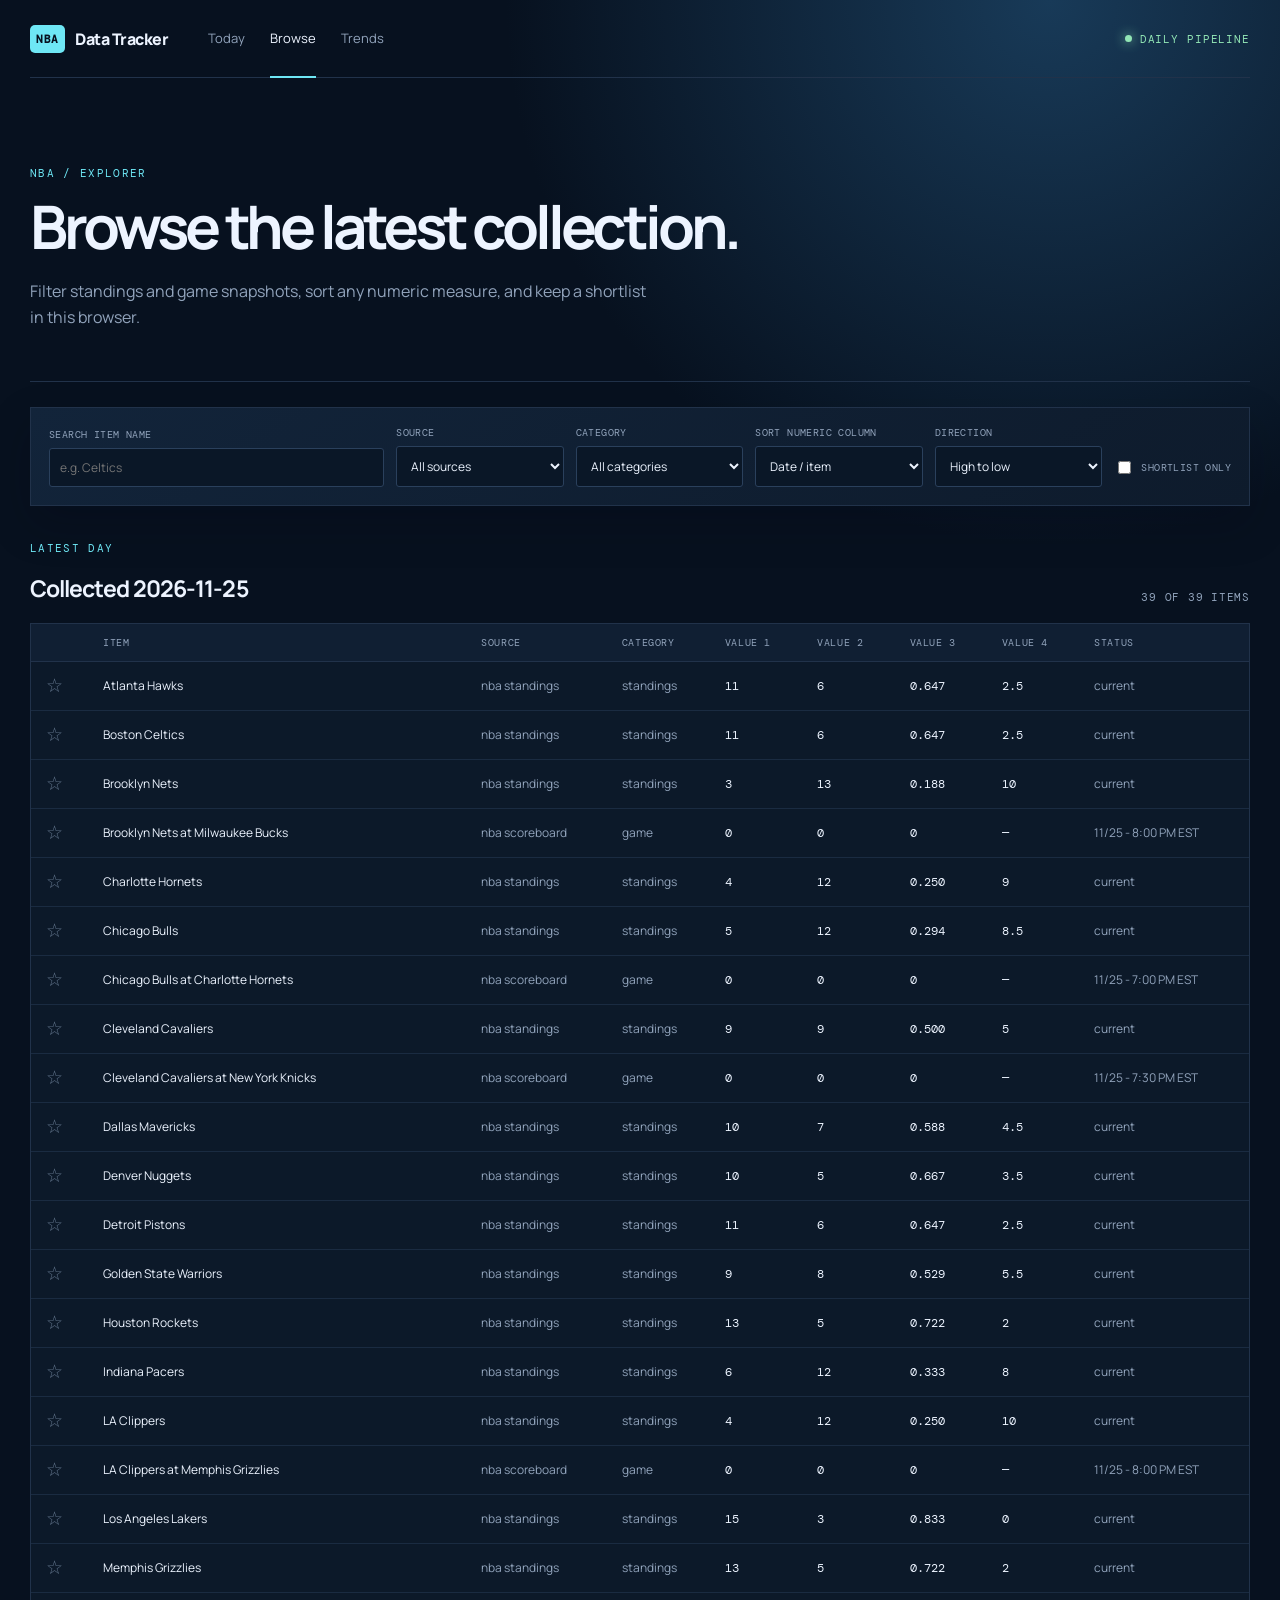
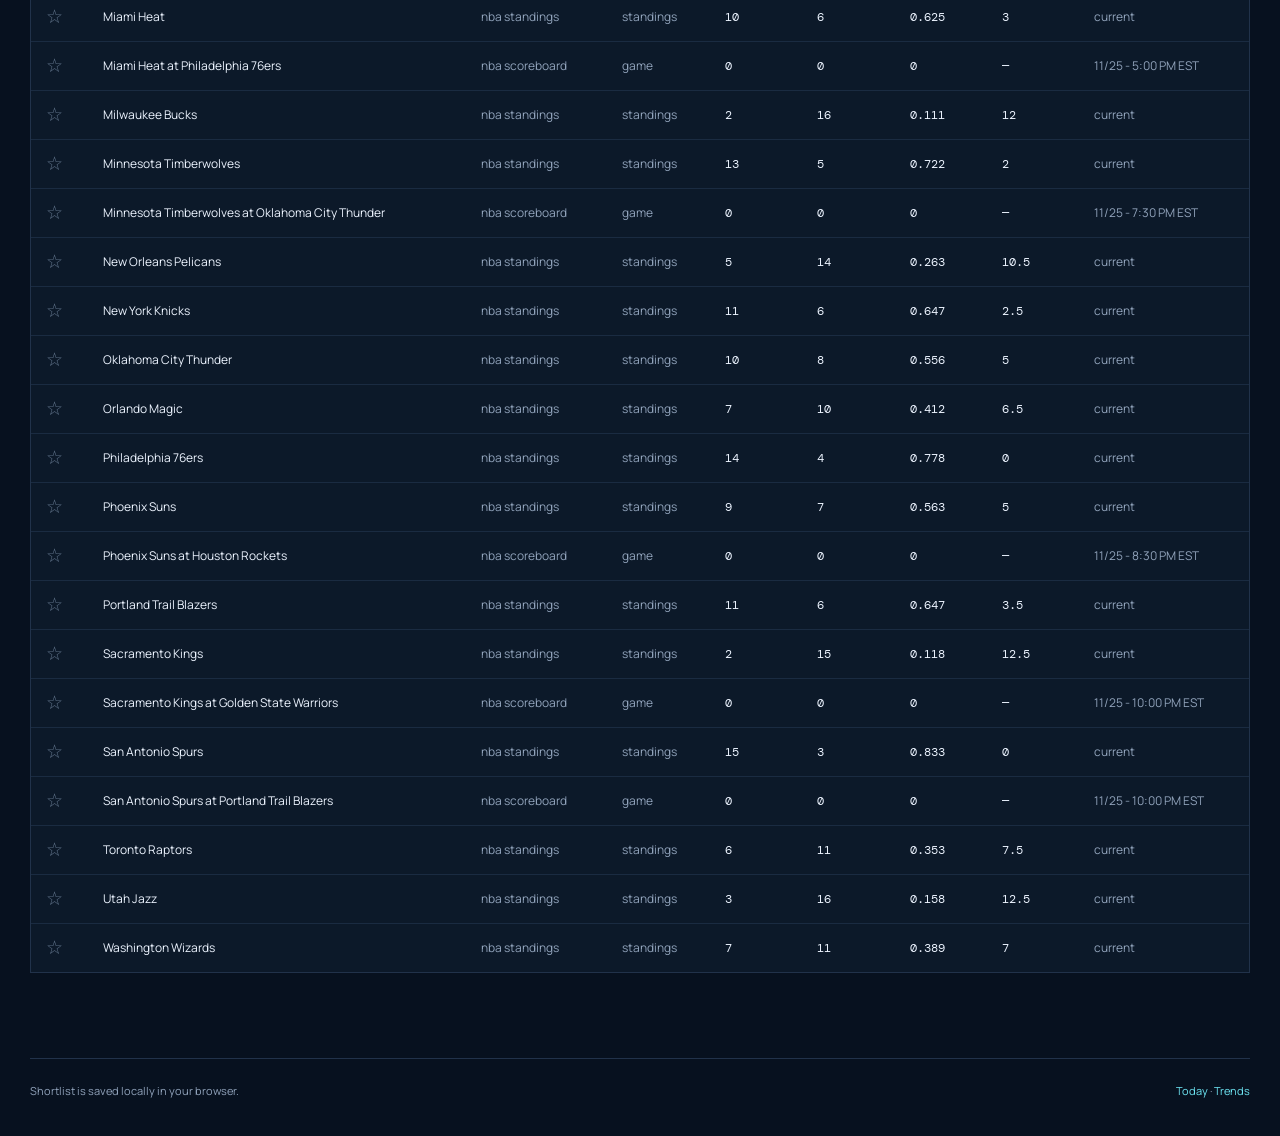
==== site/browse.html @ f05c2ad7 "site: add installable NBA dashboard" ====
<!doctype html>
<html lang="en">
<head>
  <meta charset="utf-8"><meta name="viewport" content="width=device-width, initial-scale=1">
  <meta name="theme-color" content="#07111f"><link rel="manifest" href="manifest.webmanifest"><link rel="icon" href="icon.svg" type="image/svg+xml"><link rel="stylesheet" href="styles.css">
  <title>NBA Data Tracker · Browse</title>
</head>
<body data-page="browse">
  <div class="shell"><nav class="nav" aria-label="Primary navigation"><a class="brand" href="index.html"><span class="brand-mark">NBA</span><span>Data Tracker</span></a><div class="nav-links"><a href="index.html">Today</a><a class="active" href="browse.html">Browse</a><a href="trends.html">Trends</a></div><span class="live-dot">Daily pipeline</span></nav>
    <main><section class="hero compact-hero"><p class="eyebrow">NBA / EXPLORER</p><h1>Browse the latest collection.</h1><p class="lede">Filter standings and game snapshots, sort any numeric measure, and keep a shortlist in this browser.</p></section>
      <div id="app-error" class="notice error" hidden></div>
      <section class="controls" aria-label="Browse controls"><label>Search item name<input id="search-input" type="search" placeholder="e.g. Celtics"></label><label>Source<select id="source-filter"><option value="">All sources</option></select></label><label>Category<select id="category-filter"><option value="">All categories</option></select></label><label>Sort numeric column<select id="sort-column"><option value="">Date / item</option><option value="value_1">Value 1</option><option value="value_2">Value 2</option><option value="value_3">Value 3</option><option value="value_4">Value 4</option></select></label><label>Direction<select id="sort-direction"><option value="desc">High to low</option><option value="asc">Low to high</option></select></label><label class="check-label"><input id="shortlist-only" type="checkbox"> Shortlist only</label></section>
      <section class="section-block browse-results"><div class="section-heading"><div><p class="eyebrow">LATEST DAY</p><h2 id="browse-title">Loading…</h2></div><span class="section-meta" id="browse-count"></span></div><div class="table-wrap"><table id="browse-table"><thead><tr><th aria-label="Shortlist"></th><th>Item</th><th>Source</th><th>Category</th><th>Value 1</th><th>Value 2</th><th>Value 3</th><th>Value 4</th><th>Status</th></tr></thead><tbody></tbody></table></div></section>
    </main><footer><span>Shortlist is saved locally in your browser.</span><span><a href="index.html">Today</a> · <a href="trends.html">Trends</a></span></footer>
  </div><script src="app.js"></script>
</body>
</html>
---- site/styles.css ----
@import url('https://fonts.googleapis.com/css2?family=DM+Mono:wght@400;500&family=Manrope:wght@400;500;600;700;800&display=swap');

:root{--ink:#edf4ff;--muted:#91a3bb;--line:#21324a;--panel:#101e31;--panel2:#14263d;--navy:#07111f;--cyan:#6ee7f5;--orange:#ffad66;--green:#92e6b5;--red:#ff8f91;--shadow:0 18px 44px #02071135}
*{box-sizing:border-box}html{background:var(--navy);color:var(--ink);font-family:Manrope,system-ui,sans-serif}body{margin:0;min-width:320px;background:radial-gradient(circle at 82% 0,#183a58 0,transparent 34rem),var(--navy)}a{color:inherit}.shell{max-width:1280px;margin:auto;padding:0 30px}.nav{height:78px;border-bottom:1px solid var(--line);display:flex;align-items:center;gap:40px}.brand{display:flex;align-items:center;gap:10px;font-weight:800;text-decoration:none;letter-spacing:-.03em}.brand-mark{font-family:'DM Mono',monospace;font-size:11px;letter-spacing:.06em;color:var(--navy);background:var(--cyan);padding:7px 6px;border-radius:5px}.nav-links{display:flex;gap:25px;font-size:13px;color:var(--muted)}.nav-links a{text-decoration:none;padding:29px 0;border-bottom:2px solid transparent}.nav-links a:hover,.nav-links a.active{color:var(--ink);border-bottom-color:var(--cyan)}.live-dot{margin-left:auto;color:var(--green);font:11px 'DM Mono',monospace;text-transform:uppercase;letter-spacing:.08em}.live-dot:before{content:'';display:inline-block;width:7px;height:7px;border-radius:50%;background:var(--green);margin:0 8px 1px 0;box-shadow:0 0 12px var(--green)}main{padding-bottom:50px}.hero{padding:88px 0 56px;border-bottom:1px solid var(--line)}.split-hero{display:flex;justify-content:space-between;gap:40px;align-items:end}.compact-hero{padding-bottom:50px}.eyebrow{font:11px 'DM Mono',monospace;letter-spacing:.12em;color:var(--cyan);margin:0 0 17px;text-transform:uppercase}.hero h1{font-size:clamp(38px,6vw,75px);line-height:.98;letter-spacing:-.07em;margin:0 0 22px;max-width:800px}.compact-hero h1{font-size:clamp(38px,5vw,60px)}.lede{color:var(--muted);font-size:16px;line-height:1.65;max-width:630px;margin:0}.hero-note{min-width:220px;border-left:1px solid var(--line);padding:0 0 3px 24px;display:grid;gap:7px}.note-label,.section-meta{font:11px 'DM Mono',monospace;text-transform:uppercase;letter-spacing:.07em;color:var(--muted)}.hero-note strong{font-size:17px}.hero-note span:last-child{color:var(--cyan);font:11px 'DM Mono',monospace}.stat-grid{display:grid;grid-template-columns:repeat(4,1fr);gap:12px;padding:28px 0}.stat-card,.source-card,.finding-card,.chart-panel,.controls{background:linear-gradient(145deg,#12243a,#0e1b2c);border:1px solid var(--line);box-shadow:var(--shadow)}.stat-card{padding:20px;min-height:118px}.stat-card .label{color:var(--muted);font:10px 'DM Mono',monospace;text-transform:uppercase;letter-spacing:.08em}.stat-card .number{font-size:31px;letter-spacing:-.06em;margin-top:19px}.stat-card .detail{color:var(--muted);font-size:11px;margin-top:3px}.section-block{padding:35px 0}.section-heading{display:flex;align-items:end;justify-content:space-between;gap:20px;margin-bottom:19px}.section-heading h2{margin:0;font-size:23px;letter-spacing:-.04em}.text-link{color:var(--cyan);font-size:12px;text-decoration:none}.source-grid{display:grid;grid-template-columns:repeat(2,1fr);gap:14px}.source-card{padding:20px;display:flex;justify-content:space-between;align-items:start}.source-card h3{font-size:16px;margin:0 0 8px}.source-card p{font-size:12px;color:var(--muted);margin:0}.source-state{font:11px 'DM Mono',monospace;text-transform:uppercase}.ok{color:var(--green)}.bad{color:var(--red)}.table-wrap{overflow-x:auto;border:1px solid var(--line);background:#0c1929}.table-wrap table{width:100%;border-collapse:collapse;min-width:760px}.table-wrap th{text-align:left;color:var(--muted);font:10px 'DM Mono',monospace;letter-spacing:.06em;text-transform:uppercase;background:#101f33;padding:12px 15px;border-bottom:1px solid var(--line);white-space:nowrap}.table-wrap td{padding:14px 15px;border-bottom:1px solid #1a2b41;font-size:12px;white-space:nowrap}.table-wrap tr:last-child td{border-bottom:0}.table-wrap td:first-child{font-weight:700;color:var(--ink)}.mono{font-family:'DM Mono',monospace;font-size:11px}.muted{color:var(--muted)}.movement{font:11px 'DM Mono',monospace}.movement.up{color:var(--green)}.movement.down{color:var(--orange)}.movement.new{color:var(--cyan)}.movement.gone{color:var(--red)}.move-list{display:grid;grid-template-columns:repeat(2,1fr);gap:10px}.move-row{border:1px solid var(--line);background:#0e1c2d;padding:16px 18px;display:grid;grid-template-columns:1fr auto;gap:7px 20px}.move-row strong{font-size:13px}.move-row .move-detail{color:var(--muted);font:11px 'DM Mono',monospace}.move-row .move-kind{grid-row:1/3;grid-column:2;align-self:center;text-align:right;font:10px 'DM Mono',monospace;color:var(--cyan);text-transform:uppercase}.controls{padding:18px;display:grid;grid-template-columns:2fr repeat(4,1fr) auto;gap:12px;align-items:end;margin:25px 0 35px}.controls label,.trend-controls label{display:grid;gap:7px;color:var(--muted);font:10px 'DM Mono',monospace;text-transform:uppercase;letter-spacing:.04em}.controls input,.controls select,.trend-controls select{width:100%;color:var(--ink);background:#0a1727;border:1px solid #2a405c;border-radius:3px;padding:10px;font:12px Manrope,sans-serif;outline:none}.controls input:focus,.controls select:focus,.trend-controls select:focus{border-color:var(--cyan)}.check-label{display:flex!important;align-items:center;gap:7px;white-space:nowrap;padding-bottom:10px}.check-label input{accent-color:var(--cyan)}.browse-results{padding-top:0}.star{font-size:19px;color:#60738a;background:none;border:0;cursor:pointer;padding:0;line-height:1}.star.saved{color:var(--orange)}.trend-controls{display:grid;grid-template-columns:1fr 2fr;gap:14px;margin-bottom:18px}.trend-controls select[multiple]{height:92px}.chart-panel{padding:16px;min-height:260px;overflow:hidden}.chart-panel svg{width:100%;height:250px;display:block}.chart-empty{display:grid;place-items:center;min-height:220px;color:var(--muted);font-size:13px}.finding-grid{display:grid;grid-template-columns:repeat(2,1fr);gap:15px;padding-top:25px}.finding-card{padding:22px}.finding-card h3{font-size:18px;line-height:1.25;margin:0 0 11px;letter-spacing:-.03em}.finding-card p{font-size:12px;line-height:1.65;color:var(--muted);margin:0 0 18px}.finding-card svg{width:100%;height:150px;display:block;background:#0b1828}.notice{padding:14px;margin-top:24px;border:1px solid var(--line);font-size:13px}.notice.error{color:var(--red);border-color:#6e3543;background:#281a2b}code{font:12px 'DM Mono',monospace;color:var(--cyan)}footer{border-top:1px solid var(--line);padding:24px 0 38px;display:flex;justify-content:space-between;color:var(--muted);font-size:11px}footer a{color:var(--cyan);text-decoration:none}@media(max-width:850px){.shell{padding:0 18px}.nav{gap:18px}.live-dot{display:none}.nav-links{margin-left:auto;gap:15px}.nav-links a{padding:29px 0}.split-hero{display:block}.hero-note{margin-top:35px}.stat-grid{grid-template-columns:repeat(2,1fr)}.source-grid,.move-list,.finding-grid{grid-template-columns:1fr}.controls{grid-template-columns:1fr 1fr}.controls label:first-child{grid-column:1/-1}.trend-controls{grid-template-columns:1fr}.hero{padding-top:55px}}@media(max-width:480px){.nav{height:66px}.brand span:last-child{display:none}.nav-links a{padding:23px 0}.stat-grid{gap:8px}.stat-card{padding:14px}.stat-card .number{font-size:24px}.controls{grid-template-columns:1fr}.controls label:first-child{grid-column:auto}footer{display:block;line-height:2}}
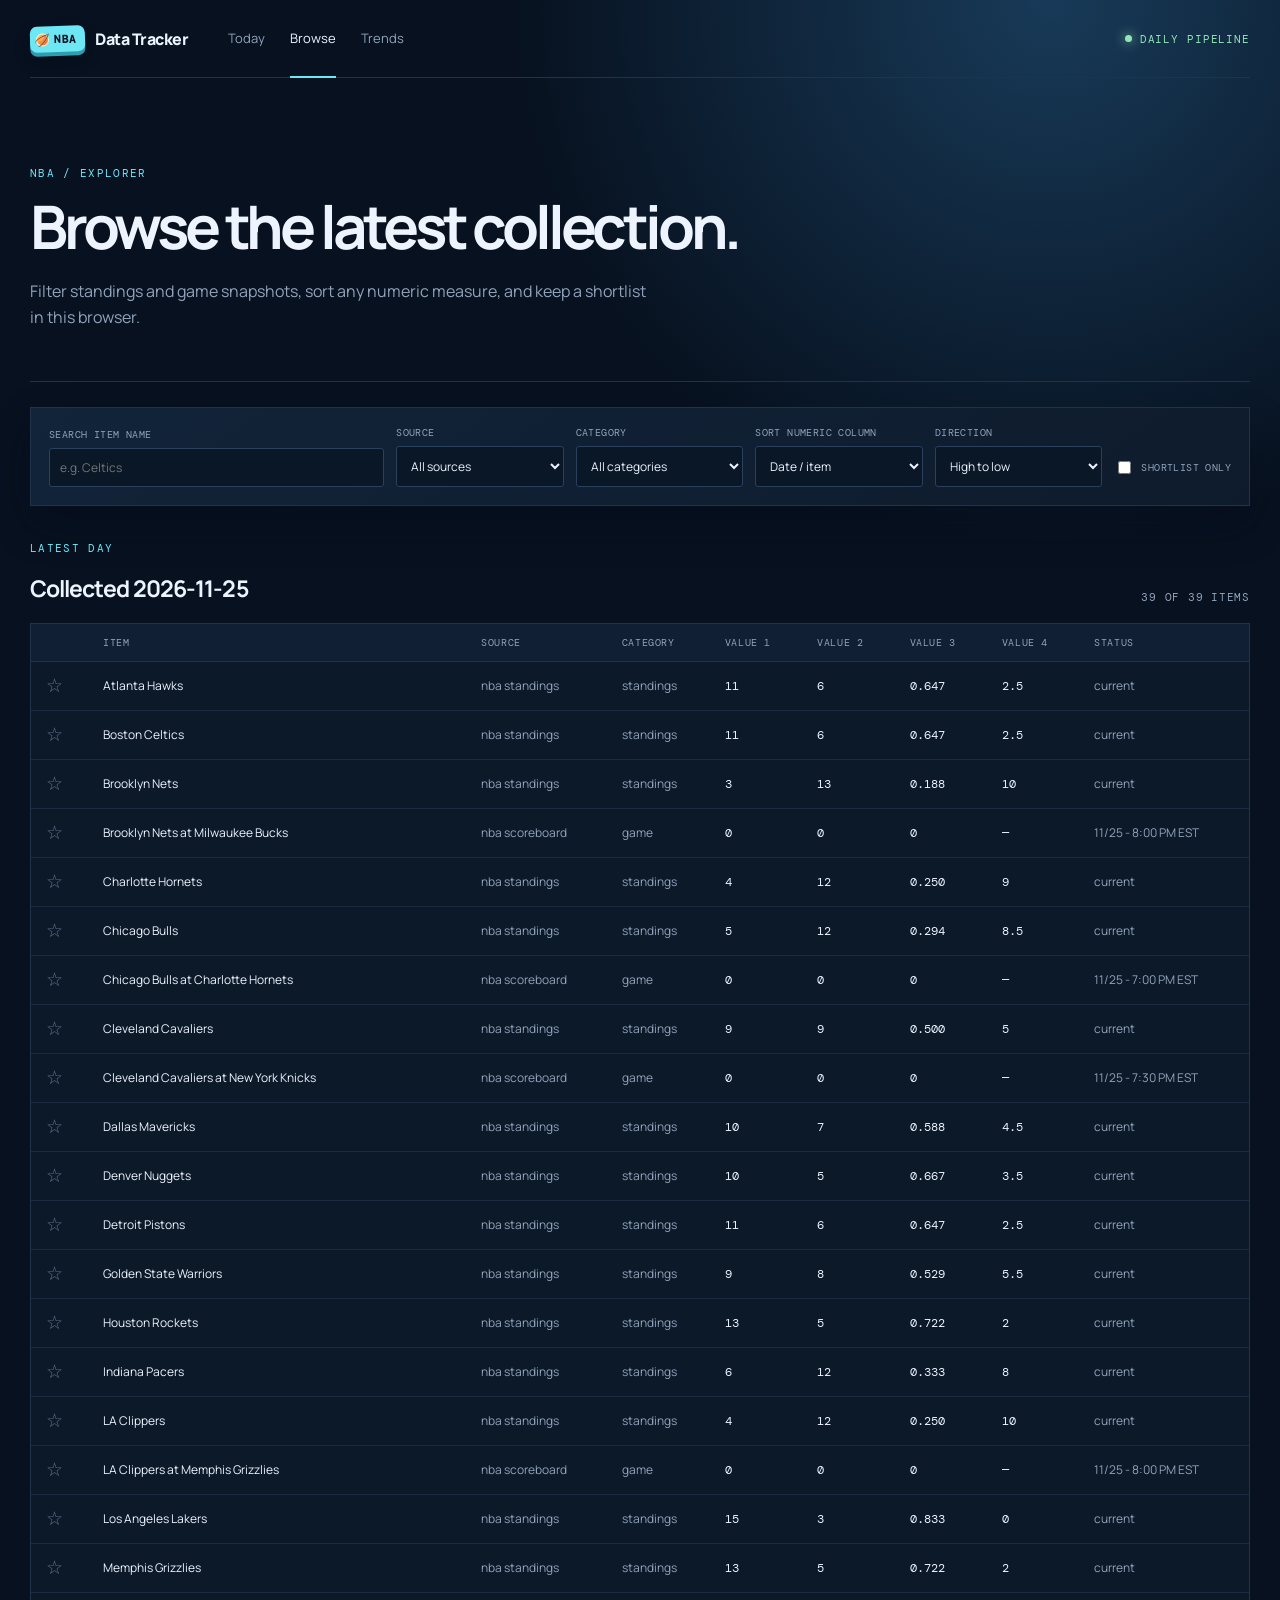
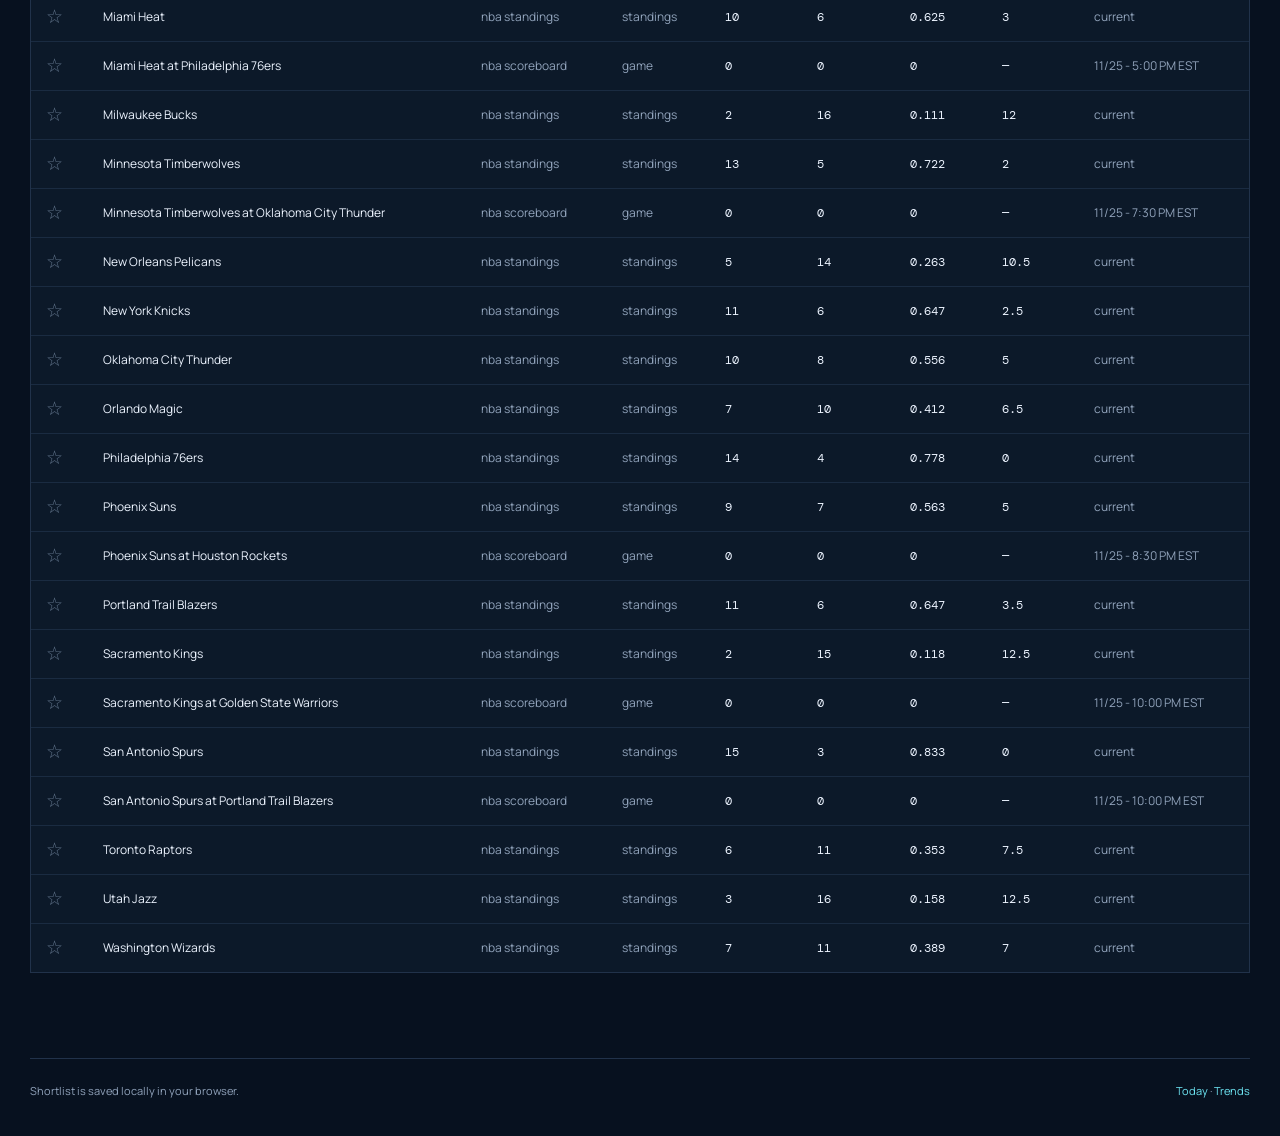
==== commit ba08ba5d: "site: add Central Time and court-side motion" ====
--- a/site/browse.html
+++ b/site/browse.html
@@ -2,11 +2,11 @@
 <html lang="en">
 <head>
   <meta charset="utf-8"><meta name="viewport" content="width=device-width, initial-scale=1">
-  <meta name="theme-color" content="#07111f"><link rel="manifest" href="manifest.webmanifest"><link rel="icon" href="icon.svg" type="image/svg+xml"><link rel="stylesheet" href="styles.css">
+  <meta name="theme-color" content="#07111f"><link rel="manifest" href="manifest.webmanifest"><link rel="icon" href="icon.svg" type="image/svg+xml"><link rel="stylesheet" href="styles.css"><link rel="stylesheet" href="creative.css">
   <title>NBA Data Tracker · Browse</title>
 </head>
 <body data-page="browse">
-  <div class="shell"><nav class="nav" aria-label="Primary navigation"><a class="brand" href="index.html"><span class="brand-mark">NBA</span><span>Data Tracker</span></a><div class="nav-links"><a href="index.html">Today</a><a class="active" href="browse.html">Browse</a><a href="trends.html">Trends</a></div><span class="live-dot">Daily pipeline</span></nav>
+  <div class="shell"><nav class="nav" aria-label="Primary navigation"><a class="brand" href="index.html"><span class="brand-mark"><span class="mini-ball" aria-hidden="true"></span><span>NBA</span></span><span>Data Tracker</span></a><div class="nav-links"><a href="index.html">Today</a><a class="active" href="browse.html">Browse</a><a href="trends.html">Trends</a></div><span class="live-dot">Daily pipeline</span></nav>
     <main><section class="hero compact-hero"><p class="eyebrow">NBA / EXPLORER</p><h1>Browse the latest collection.</h1><p class="lede">Filter standings and game snapshots, sort any numeric measure, and keep a shortlist in this browser.</p></section>
       <div id="app-error" class="notice error" hidden></div>
       <section class="controls" aria-label="Browse controls"><label>Search item name<input id="search-input" type="search" placeholder="e.g. Celtics"></label><label>Source<select id="source-filter"><option value="">All sources</option></select></label><label>Category<select id="category-filter"><option value="">All categories</option></select></label><label>Sort numeric column<select id="sort-column"><option value="">Date / item</option><option value="value_1">Value 1</option><option value="value_2">Value 2</option><option value="value_3">Value 3</option><option value="value_4">Value 4</option></select></label><label>Direction<select id="sort-direction"><option value="desc">High to low</option><option value="asc">Low to high</option></select></label><label class="check-label"><input id="shortlist-only" type="checkbox"> Shortlist only</label></section>
--- a/site/creative.css
+++ b/site/creative.css
@@ -0,0 +1,15 @@
+/* Playful court-side details: all CSS, so the animation survives offline. */
+.brand-mark{display:inline-flex;align-items:center;gap:5px;padding:6px 8px 6px 6px;border-radius:7px;box-shadow:0 4px 0 #2d9db0,0 8px 16px #02071145;transform:rotate(-2deg)}
+.mini-ball,.sign-ball{display:inline-block;position:relative;border-radius:50%;background:linear-gradient(135deg,#ffd77d 0 17%,#ffab52 18% 58%,#f2763d 100%);border:1.5px solid #fff0bc;box-shadow:inset -4px -4px 0 #c8533a55}
+.mini-ball{width:13px;height:13px}.mini-ball:before,.mini-ball:after,.sign-ball:before,.sign-ball:after{content:"";position:absolute;border-color:#8c3d35;border-style:solid}
+.mini-ball:before,.sign-ball:before{width:55%;height:160%;left:22%;top:-30%;border-width:0 1px 0 0;border-radius:50%;transform:rotate(38deg)}
+.mini-ball:after,.sign-ball:after{width:150%;height:50%;left:-25%;top:24%;border-width:1px 0 0;border-radius:50%;transform:rotate(-28deg)}
+.hero-art{position:relative;min-width:420px;min-height:245px;display:flex;align-items:flex-start;justify-content:flex-end;gap:18px;padding:4px 0 0 30px}
+.hero-art:before{content:"";position:absolute;width:245px;height:245px;right:10px;top:-22px;border:1px solid #6ee7f522;border-radius:50%;box-shadow:0 0 70px #6ee7f512}
+.signboard{position:relative;z-index:2;width:150px;height:178px;padding:15px 13px 11px;display:flex;flex-direction:column;align-items:center;justify-content:space-between;background:linear-gradient(160deg,#f05b63,#bc294f 47%,#242d78 48%,#121c5a);border:4px solid #edf4ff;border-radius:17px 17px 30px 30px;box-shadow:0 10px 0 #d4e8ff,0 20px 30px #02071170;transform:rotate(3deg);clip-path:polygon(9% 0,91% 0,100% 91%,50% 100%,0 91%)}
+.signboard:after{content:"";position:absolute;inset:8px;border:1px solid #ffffff66;border-radius:10px 10px 22px 22px;pointer-events:none}.sign-top,.sign-bottom{font:9px 'DM Mono',monospace;letter-spacing:.12em;color:#fff;text-align:center}.sign-lockup{display:grid;justify-items:center;gap:5px;color:#fff;text-shadow:2px 2px 0 #152061}.sign-lockup strong{font:800 38px Manrope,sans-serif;letter-spacing:-.12em}.sign-ball{width:27px;height:27px;border-width:2px}.sign-ball:before{border-width:0 2px 0 0}.sign-ball:after{border-width:2px 0 0}
+.dribble-zone{position:relative;width:180px;height:215px;align-self:flex-end;margin-bottom:5px}.court-line{position:absolute;bottom:10px;left:0;width:180px;height:25px;border-bottom:3px solid #6ee7f5;border-radius:50%;opacity:.8}.court-line:after{content:"";position:absolute;left:38px;bottom:-3px;width:105px;height:16px;border:1px solid #6ee7f566;border-bottom:0;border-radius:100px 100px 0 0}.dribble-ball{position:absolute;z-index:2;left:60px;top:22px;width:58px;height:58px;border:3px solid #ffdda0;background:radial-gradient(circle at 28% 23%,#fff1bb 0 7%,transparent 8%),linear-gradient(135deg,#ffc76b,#ed713d);border-radius:50%;box-shadow:inset -8px -9px 0 #b94f3c45,0 10px 22px #02071170;animation:dribble 1.25s cubic-bezier(.47,0,.35,1) infinite}.dribble-ball:before{content:"";position:absolute;width:65%;height:150%;left:18%;top:-27%;border-right:3px solid #9e473c;border-radius:50%;transform:rotate(40deg)}.dribble-ball:after{content:"";position:absolute;width:150%;height:55%;left:-27%;top:20%;border-top:3px solid #9e473c;border-radius:50%;transform:rotate(-29deg)}.dribble-shadow{position:absolute;z-index:1;left:45px;bottom:18px;width:88px;height:17px;border-radius:50%;background:#02071188;filter:blur(4px);animation:shadow-pulse 1.25s cubic-bezier(.47,0,.35,1) infinite}.hero-note{position:absolute;z-index:3;left:0;bottom:2px;min-width:245px;border-left:2px solid var(--orange);padding-left:15px;background:#07111fcc}
+@keyframes dribble{0%,100%{transform:translateY(0) rotate(0deg)}45%{transform:translateY(119px) rotate(120deg)}57%{transform:translateY(125px) rotate(155deg)}75%{transform:translateY(38px) rotate(260deg)}}@keyframes shadow-pulse{0%,100%{transform:scaleX(.75);opacity:.45}45%,57%{transform:scaleX(1.12);opacity:.85}75%{transform:scaleX(.82);opacity:.55}}
+@media(prefers-reduced-motion:reduce){.dribble-ball,.dribble-shadow{animation:none}.dribble-ball{transform:translateY(70px) rotate(35deg)}.dribble-shadow{transform:scaleX(1)}}
+@media(max-width:850px){.hero-art{min-width:0;width:100%;margin-top:38px;min-height:235px;justify-content:center;padding-left:0}.hero-art:before{right:12%;top:-10px}.hero-note{left:8px}.signboard{transform:scale(.9) rotate(3deg);transform-origin:bottom center}.dribble-zone{transform:scale(.9);transform-origin:bottom center}}
+@media(max-width:480px){.hero-art{gap:0;justify-content:space-between}.signboard{width:128px;height:158px}.dribble-zone{width:145px;transform:scale(.75);margin-right:-14px}.hero-note{min-width:210px}.brand-mark{padding-right:6px}}
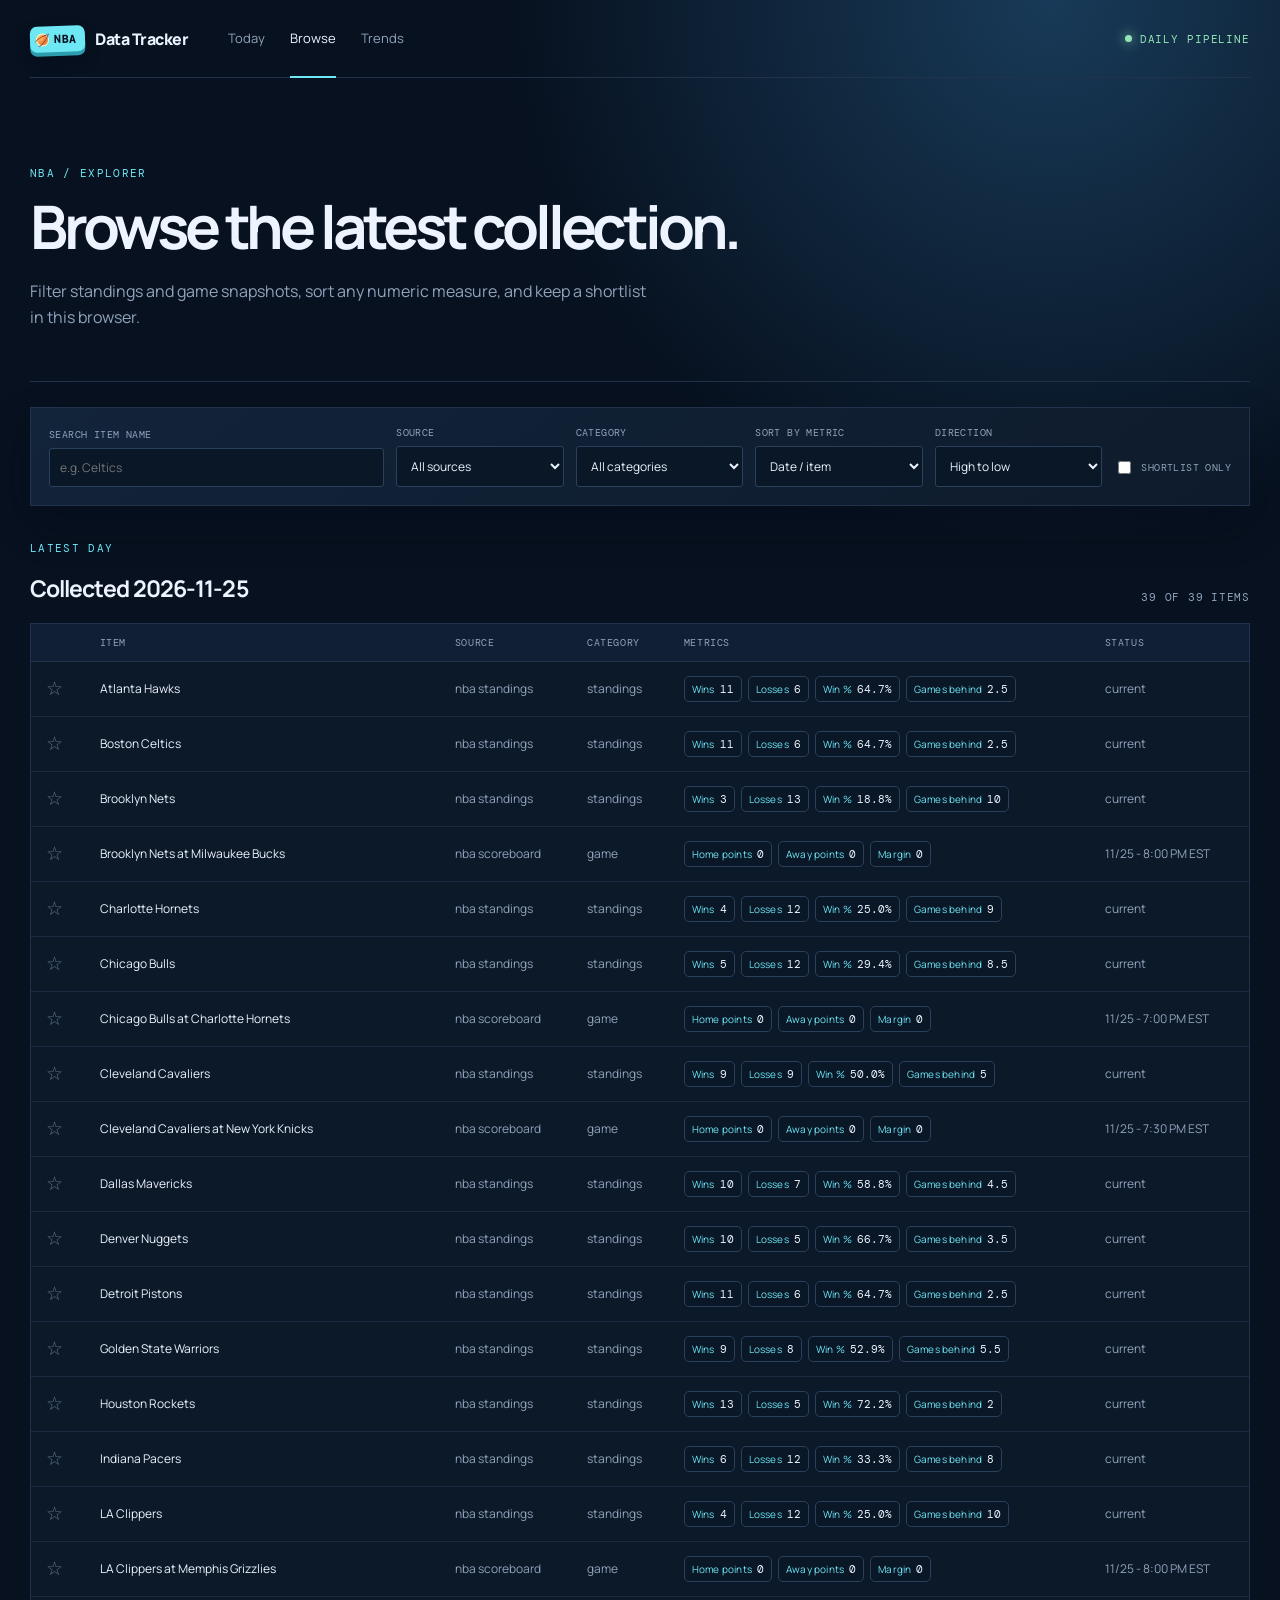
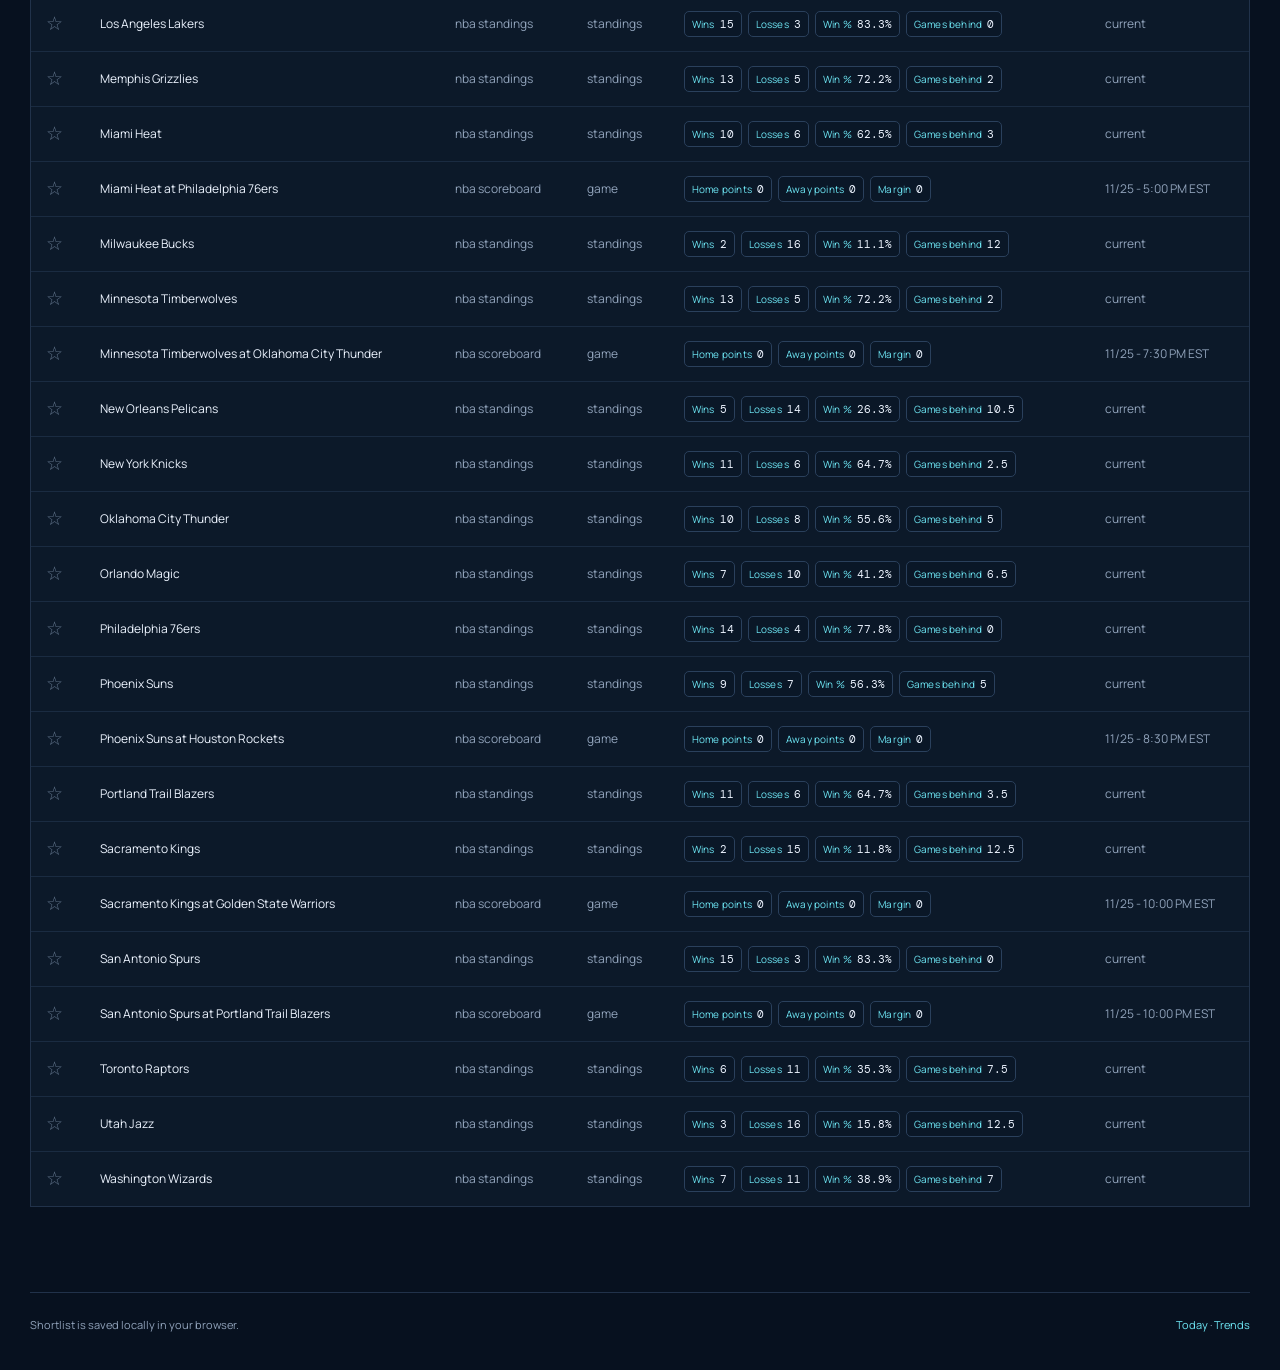
==== commit 359d8a92: "site: label NBA metrics clearly" ====
--- a/site/browse.html
+++ b/site/browse.html
@@ -9,8 +9,8 @@
   <div class="shell"><nav class="nav" aria-label="Primary navigation"><a class="brand" href="index.html"><span class="brand-mark"><span class="mini-ball" aria-hidden="true"></span><span>NBA</span></span><span>Data Tracker</span></a><div class="nav-links"><a href="index.html">Today</a><a class="active" href="browse.html">Browse</a><a href="trends.html">Trends</a></div><span class="live-dot">Daily pipeline</span></nav>
     <main><section class="hero compact-hero"><p class="eyebrow">NBA / EXPLORER</p><h1>Browse the latest collection.</h1><p class="lede">Filter standings and game snapshots, sort any numeric measure, and keep a shortlist in this browser.</p></section>
       <div id="app-error" class="notice error" hidden></div>
-      <section class="controls" aria-label="Browse controls"><label>Search item name<input id="search-input" type="search" placeholder="e.g. Celtics"></label><label>Source<select id="source-filter"><option value="">All sources</option></select></label><label>Category<select id="category-filter"><option value="">All categories</option></select></label><label>Sort numeric column<select id="sort-column"><option value="">Date / item</option><option value="value_1">Value 1</option><option value="value_2">Value 2</option><option value="value_3">Value 3</option><option value="value_4">Value 4</option></select></label><label>Direction<select id="sort-direction"><option value="desc">High to low</option><option value="asc">Low to high</option></select></label><label class="check-label"><input id="shortlist-only" type="checkbox"> Shortlist only</label></section>
-      <section class="section-block browse-results"><div class="section-heading"><div><p class="eyebrow">LATEST DAY</p><h2 id="browse-title">Loading…</h2></div><span class="section-meta" id="browse-count"></span></div><div class="table-wrap"><table id="browse-table"><thead><tr><th aria-label="Shortlist"></th><th>Item</th><th>Source</th><th>Category</th><th>Value 1</th><th>Value 2</th><th>Value 3</th><th>Value 4</th><th>Status</th></tr></thead><tbody></tbody></table></div></section>
+      <section class="controls" aria-label="Browse controls"><label>Search item name<input id="search-input" type="search" placeholder="e.g. Celtics"></label><label>Source<select id="source-filter"><option value="">All sources</option></select></label><label>Category<select id="category-filter"><option value="">All categories</option></select></label><label>Sort by metric<select id="sort-column"><option value="">Date / item</option><option value="value_1">Wins / home points</option><option value="value_2">Losses / away points</option><option value="value_3">Win % / margin</option><option value="value_4">Games behind</option></select></label><label>Direction<select id="sort-direction"><option value="desc">High to low</option><option value="asc">Low to high</option></select></label><label class="check-label"><input id="shortlist-only" type="checkbox"> Shortlist only</label></section>
+      <section class="section-block browse-results"><div class="section-heading"><div><p class="eyebrow">LATEST DAY</p><h2 id="browse-title">Loading…</h2></div><span class="section-meta" id="browse-count"></span></div><div class="table-wrap"><table id="browse-table"><thead><tr><th aria-label="Shortlist"></th><th>Item</th><th>Source</th><th>Category</th><th>Metrics</th><th>Status</th></tr></thead><tbody></tbody></table></div></section>
     </main><footer><span>Shortlist is saved locally in your browser.</span><span><a href="index.html">Today</a> · <a href="trends.html">Trends</a></span></footer>
   </div><script src="app.js"></script>
 </body>
--- a/site/creative.css
+++ b/site/creative.css
@@ -1,5 +1,6 @@
 /* Playful court-side details: all CSS, so the animation survives offline. */
 .brand-mark{display:inline-flex;align-items:center;gap:5px;padding:6px 8px 6px 6px;border-radius:7px;box-shadow:0 4px 0 #2d9db0,0 8px 16px #02071145;transform:rotate(-2deg)}
+.metrics-cell{display:flex;flex-wrap:wrap;gap:6px;min-width:290px}.metric-chip{display:inline-flex;align-items:center;gap:5px;padding:5px 7px;border:1px solid #2a405c;border-radius:5px;background:#0a1727;color:var(--ink);font:11px 'DM Mono',monospace}.metric-chip b{color:var(--cyan);font:10px Manrope,sans-serif;letter-spacing:.02em}
 .mini-ball,.sign-ball{display:inline-block;position:relative;border-radius:50%;background:linear-gradient(135deg,#ffd77d 0 17%,#ffab52 18% 58%,#f2763d 100%);border:1.5px solid #fff0bc;box-shadow:inset -4px -4px 0 #c8533a55}
 .mini-ball{width:13px;height:13px}.mini-ball:before,.mini-ball:after,.sign-ball:before,.sign-ball:after{content:"";position:absolute;border-color:#8c3d35;border-style:solid}
 .mini-ball:before,.sign-ball:before{width:55%;height:160%;left:22%;top:-30%;border-width:0 1px 0 0;border-radius:50%;transform:rotate(38deg)}
@@ -8,7 +9,7 @@
 .hero-art:before{content:"";position:absolute;width:245px;height:245px;right:10px;top:-22px;border:1px solid #6ee7f522;border-radius:50%;box-shadow:0 0 70px #6ee7f512}
 .signboard{position:relative;z-index:2;width:150px;height:178px;padding:15px 13px 11px;display:flex;flex-direction:column;align-items:center;justify-content:space-between;background:linear-gradient(160deg,#f05b63,#bc294f 47%,#242d78 48%,#121c5a);border:4px solid #edf4ff;border-radius:17px 17px 30px 30px;box-shadow:0 10px 0 #d4e8ff,0 20px 30px #02071170;transform:rotate(3deg);clip-path:polygon(9% 0,91% 0,100% 91%,50% 100%,0 91%)}
 .signboard:after{content:"";position:absolute;inset:8px;border:1px solid #ffffff66;border-radius:10px 10px 22px 22px;pointer-events:none}.sign-top,.sign-bottom{font:9px 'DM Mono',monospace;letter-spacing:.12em;color:#fff;text-align:center}.sign-lockup{display:grid;justify-items:center;gap:5px;color:#fff;text-shadow:2px 2px 0 #152061}.sign-lockup strong{font:800 38px Manrope,sans-serif;letter-spacing:-.12em}.sign-ball{width:27px;height:27px;border-width:2px}.sign-ball:before{border-width:0 2px 0 0}.sign-ball:after{border-width:2px 0 0}
-.dribble-zone{position:relative;width:180px;height:215px;align-self:flex-end;margin-bottom:5px}.court-line{position:absolute;bottom:10px;left:0;width:180px;height:25px;border-bottom:3px solid #6ee7f5;border-radius:50%;opacity:.8}.court-line:after{content:"";position:absolute;left:38px;bottom:-3px;width:105px;height:16px;border:1px solid #6ee7f566;border-bottom:0;border-radius:100px 100px 0 0}.dribble-ball{position:absolute;z-index:2;left:60px;top:22px;width:58px;height:58px;border:3px solid #ffdda0;background:radial-gradient(circle at 28% 23%,#fff1bb 0 7%,transparent 8%),linear-gradient(135deg,#ffc76b,#ed713d);border-radius:50%;box-shadow:inset -8px -9px 0 #b94f3c45,0 10px 22px #02071170;animation:dribble 1.25s cubic-bezier(.47,0,.35,1) infinite}.dribble-ball:before{content:"";position:absolute;width:65%;height:150%;left:18%;top:-27%;border-right:3px solid #9e473c;border-radius:50%;transform:rotate(40deg)}.dribble-ball:after{content:"";position:absolute;width:150%;height:55%;left:-27%;top:20%;border-top:3px solid #9e473c;border-radius:50%;transform:rotate(-29deg)}.dribble-shadow{position:absolute;z-index:1;left:45px;bottom:18px;width:88px;height:17px;border-radius:50%;background:#02071188;filter:blur(4px);animation:shadow-pulse 1.25s cubic-bezier(.47,0,.35,1) infinite}.hero-note{position:absolute;z-index:3;left:0;bottom:2px;min-width:245px;border-left:2px solid var(--orange);padding-left:15px;background:#07111fcc}
+.dribble-zone{position:relative;width:180px;height:215px;align-self:flex-end;margin-bottom:5px}.court-line{position:absolute;bottom:10px;left:0;width:180px;height:25px;border-bottom:3px solid #6ee7f5;border-radius:50%;opacity:.8}.court-line:after{content:"";position:absolute;left:38px;bottom:-3px;width:105px;height:16px;border:1px solid #6ee7f566;border-bottom:0;border-radius:100px 100px 0 0}.dribble-ball{position:absolute;z-index:2;left:60px;top:22px;width:58px;height:58px;border:3px solid #ffdda0;background:radial-gradient(circle at 28% 23%,#fff1bb 0 7%,transparent 8%),linear-gradient(135deg,#ffc76b,#ed713d);border-radius:50%;box-shadow:inset -8px -9px 0 #b94f3c45,0 10px 22px #02071170;animation:dribble 1.25s cubic-bezier(.47,0,.35,1) infinite}.dribble-ball:before{content:"";position:absolute;width:65%;height:150%;left:18%;top:-27%;border-right:3px solid #9e473c;border-radius:50%;transform:rotate(40deg)}.dribble-ball:after{content:"";position:absolute;width:150%;height:55%;left:-27%;top:20%;border-top:3px solid #9e473c;border-radius:50%;transform:rotate(-29deg)}.dribble-shadow{position:absolute;z-index:1;left:45px;bottom:18px;width:88px;height:17px;border-radius:50%;background:#02071188;filter:blur(4px);animation:shadow-pulse 1.25s cubic-bezier(.47,0,.35,1) infinite}.hero-note{position:absolute;z-index:3;left:0;bottom:2px;min-width:245px;border-left:2px solid var(--orange);padding-left:15px;background:#07111fcc}.zone-note{display:block;margin-top:4px;color:#91a3bb;font:10px 'DM Mono',monospace;line-height:1.45}
 @keyframes dribble{0%,100%{transform:translateY(0) rotate(0deg)}45%{transform:translateY(119px) rotate(120deg)}57%{transform:translateY(125px) rotate(155deg)}75%{transform:translateY(38px) rotate(260deg)}}@keyframes shadow-pulse{0%,100%{transform:scaleX(.75);opacity:.45}45%,57%{transform:scaleX(1.12);opacity:.85}75%{transform:scaleX(.82);opacity:.55}}
 @media(prefers-reduced-motion:reduce){.dribble-ball,.dribble-shadow{animation:none}.dribble-ball{transform:translateY(70px) rotate(35deg)}.dribble-shadow{transform:scaleX(1)}}
 @media(max-width:850px){.hero-art{min-width:0;width:100%;margin-top:38px;min-height:235px;justify-content:center;padding-left:0}.hero-art:before{right:12%;top:-10px}.hero-note{left:8px}.signboard{transform:scale(.9) rotate(3deg);transform-origin:bottom center}.dribble-zone{transform:scale(.9);transform-origin:bottom center}}
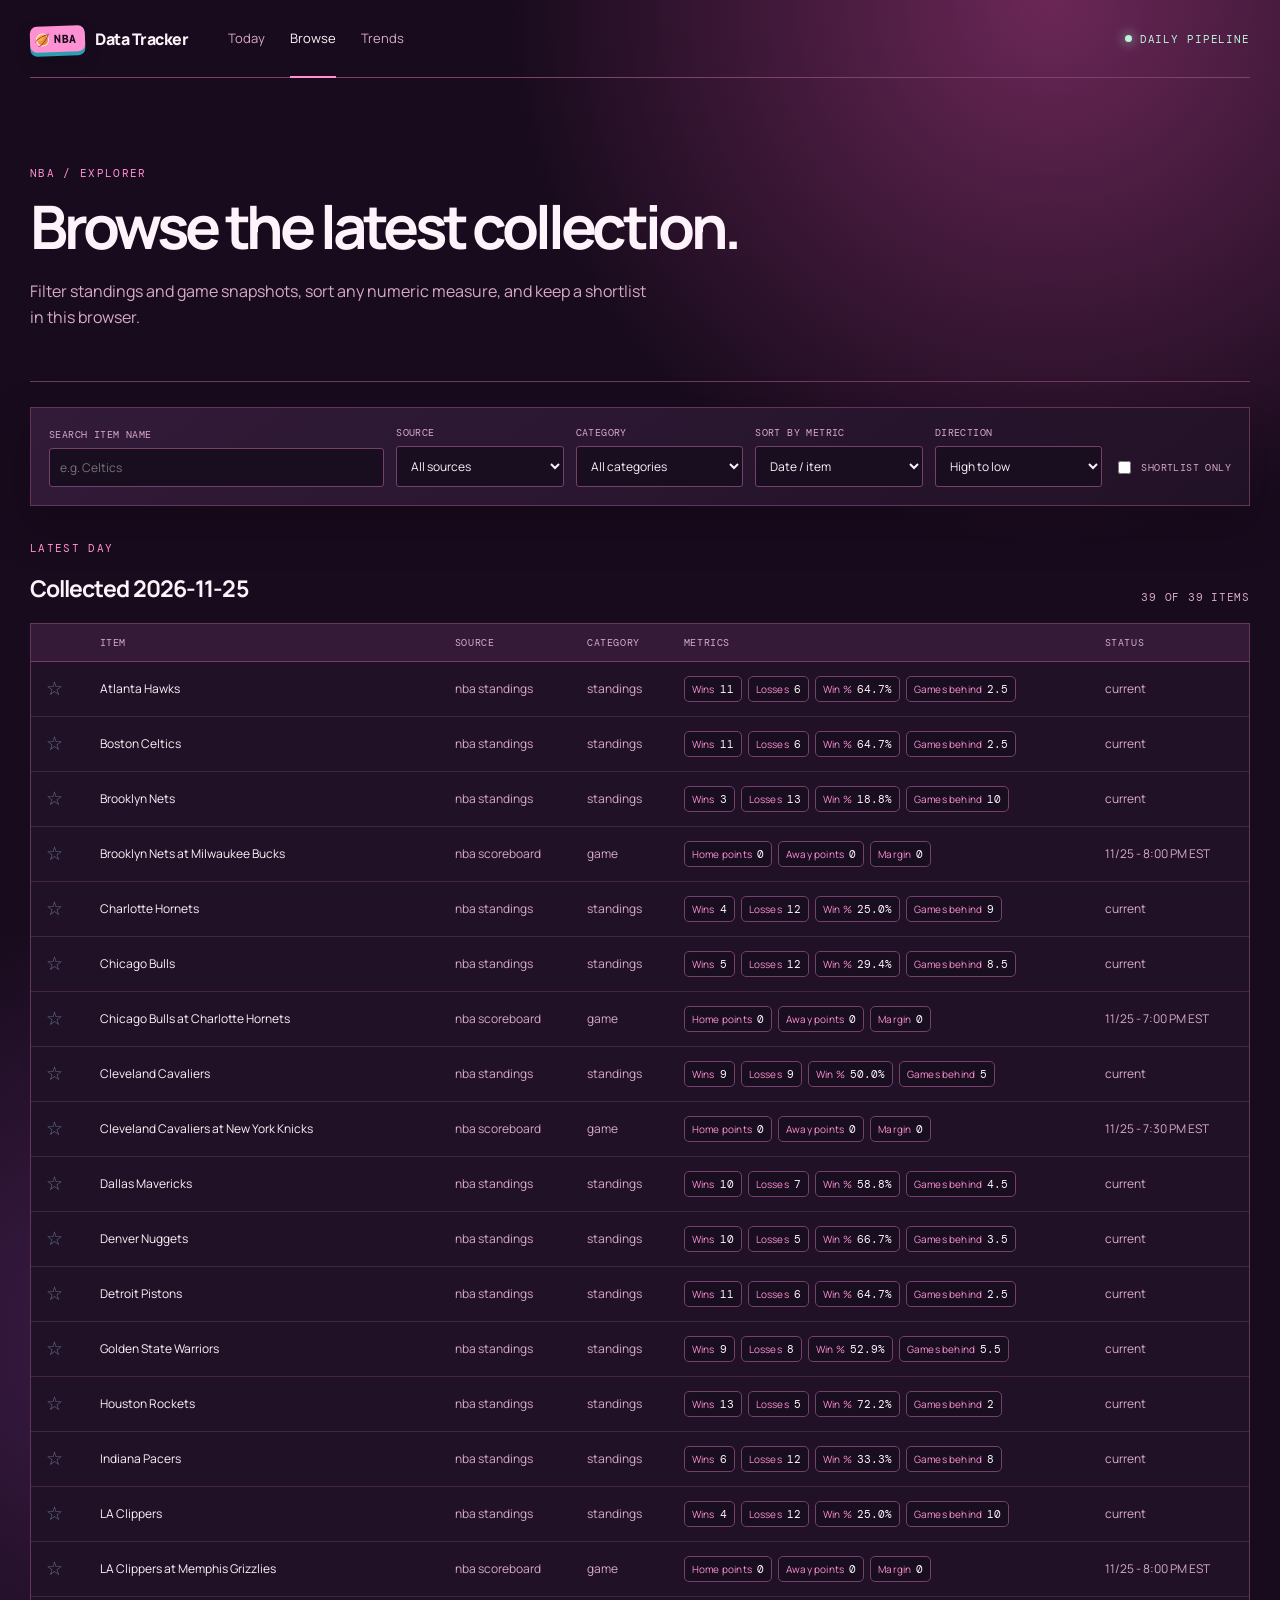
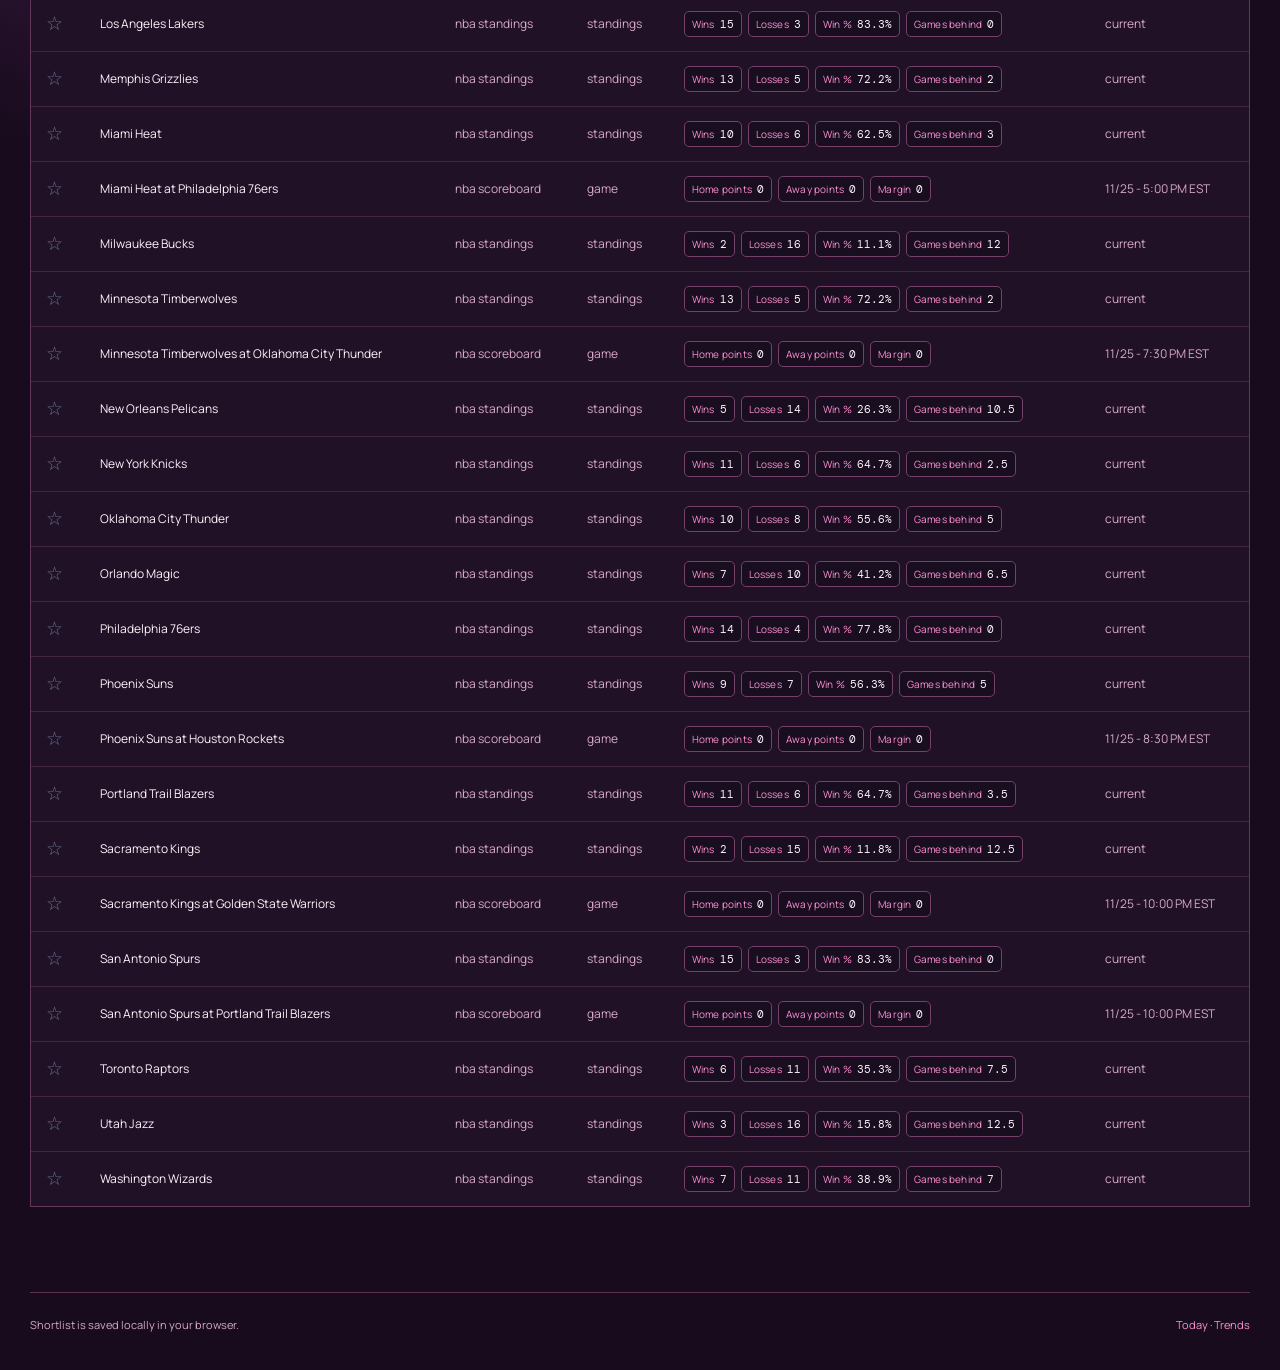
==== commit d9578de2: "site: add pink theme and jeweled hoop" ====
--- a/site/browse.html
+++ b/site/browse.html
@@ -2,7 +2,7 @@
 <html lang="en">
 <head>
   <meta charset="utf-8"><meta name="viewport" content="width=device-width, initial-scale=1">
-  <meta name="theme-color" content="#07111f"><link rel="manifest" href="manifest.webmanifest"><link rel="icon" href="icon.svg" type="image/svg+xml"><link rel="stylesheet" href="styles.css"><link rel="stylesheet" href="creative.css">
+  <meta name="theme-color" content="#180b1d"><link rel="manifest" href="manifest.webmanifest"><link rel="icon" href="icon.svg" type="image/svg+xml"><link rel="stylesheet" href="styles.css"><link rel="stylesheet" href="creative.css"><link rel="stylesheet" href="girly.css">
   <title>NBA Data Tracker · Browse</title>
 </head>
 <body data-page="browse">
--- a/site/girly.css
+++ b/site/girly.css
@@ -0,0 +1,5 @@
+:root{--ink:#fff3fb;--muted:#d7aac8;--line:#5d3153;--panel:#28152d;--panel2:#351b39;--navy:#180b1d;--cyan:#ff91d2;--orange:#ffd2ee;--green:#b9f4dc;--red:#ff98ad;--shadow:0 18px 44px #10071370}
+html{background:var(--navy)}body{background:radial-gradient(circle at 82% 0,#6b2757 0,transparent 34rem),radial-gradient(circle at 12% 45%,#3f1d49 0,transparent 27rem),var(--navy)}.nav{border-bottom-color:#7e416c}.nav-links a:hover,.nav-links a.active{border-bottom-color:#ff91d2}.live-dot{color:var(--green)}.live-dot:before{background:var(--green);box-shadow:0 0 12px var(--green)}.hero{border-bottom-color:#6e3a5d}.eyebrow,.text-link,footer a{color:#ff91d2}.hero-note{border-left-color:#ff91d2}.hero-note span:last-child{color:#ffb4df}.stat-card,.source-card,.finding-card,.chart-panel,.controls{background:linear-gradient(145deg,#321b39,#211126);border-color:#62345a;box-shadow:var(--shadow)}.source-card,.move-row,.table-wrap{border-color:#63365c;background:#211126}.table-wrap th{background:#351a38;border-bottom-color:#704064}.table-wrap td{border-bottom-color:#422443}.table-wrap td:first-child{color:#fff3fb}.metrics-cell{min-width:0}.metric-chip{border-color:#75416b;background:#190d20}.metric-chip b{color:#ff91d2}.controls input,.controls select,.trend-controls select{background:#190d20;border-color:#75416b}.controls input:focus,.controls select:focus,.trend-controls select:focus{border-color:#ff91d2}.star.saved{color:#ffd36e}.chart-panel,.finding-card svg{background:#1d0e24}.notice{border-color:#62345a}.footer{border-color:#62345a}
+.signboard{background:linear-gradient(160deg,#ff8fc9,#e94f9b 47%,#8c4bb4 48%,#3d236d);border-color:#fff8fd;box-shadow:0 10px 0 #f8c7e7,0 20px 30px #10071390}.signboard:after{border-color:#ffffff88}.sign-ball{background:linear-gradient(135deg,#fff0a8 0 17%,#ffd366 18% 58%,#ff9a4d 100%)}.hero-art:before{border-color:#ff91d233;box-shadow:0 0 70px #ff91d222}.court-line{border-bottom-color:#ff91d2}.court-line:after{border-color:#ff91d266;border-bottom:0}.dribble-ball{border-color:#fff0b7;box-shadow:inset -8px -9px 0 #b94f3c45,0 10px 22px #10071390}.dribble-shadow{background:#100713aa}.zone-note{color:#d7aac8}
+.bling-hoop{position:absolute;z-index:3;right:-4px;top:7px;width:116px;height:142px;transform:rotate(5deg);filter:drop-shadow(0 10px 10px #10071355)}.hoop-backboard{position:absolute;right:15px;top:0;width:64px;height:48px;border:4px solid #fff5fc;border-radius:9px;background:linear-gradient(135deg,#ffb1dc,#a45cc2);box-shadow:0 0 0 3px #ff91d255,0 0 20px #ff91d299}.hoop-backboard:after{content:"";position:absolute;inset:9px;border:2px solid #ffd4ed;border-radius:4px}.hoop-rim{position:absolute;right:1px;top:46px;width:72px;height:25px;border:6px solid #ffd36e;border-left-color:#ff75c8;border-radius:50%;box-shadow:0 0 10px #ffd36e,0 0 20px #ff91d2}.hoop-net{position:absolute;right:10px;top:66px;width:57px;height:57px;border-left:2px solid #ffe6f6;border-right:2px solid #ffe6f6;border-bottom:3px solid #ffd36e;clip-path:polygon(0 0,100% 0,79% 100%,21% 100%);background:repeating-linear-gradient(75deg,transparent 0 8px,#fff0fa 9px 11px),repeating-linear-gradient(-75deg,transparent 0 8px,#fff0fa 9px 11px);opacity:.9}.hoop-sparkle{position:absolute;color:#fff0a8;text-shadow:0 0 8px #ffd36e;font-size:24px;animation:twinkle 1.5s ease-in-out infinite}.sparkle-one{right:91px;top:27px}.sparkle-two{right:-3px;top:94px;font-size:16px;animation-delay:.6s}.sparkle-three{right:76px;top:103px;font-size:13px;animation-delay:1s}@keyframes twinkle{0%,100%{opacity:.45;transform:scale(.8) rotate(0)}50%{opacity:1;transform:scale(1.2) rotate(18deg)}}
+@media(prefers-reduced-motion:reduce){.hoop-sparkle{animation:none}}
